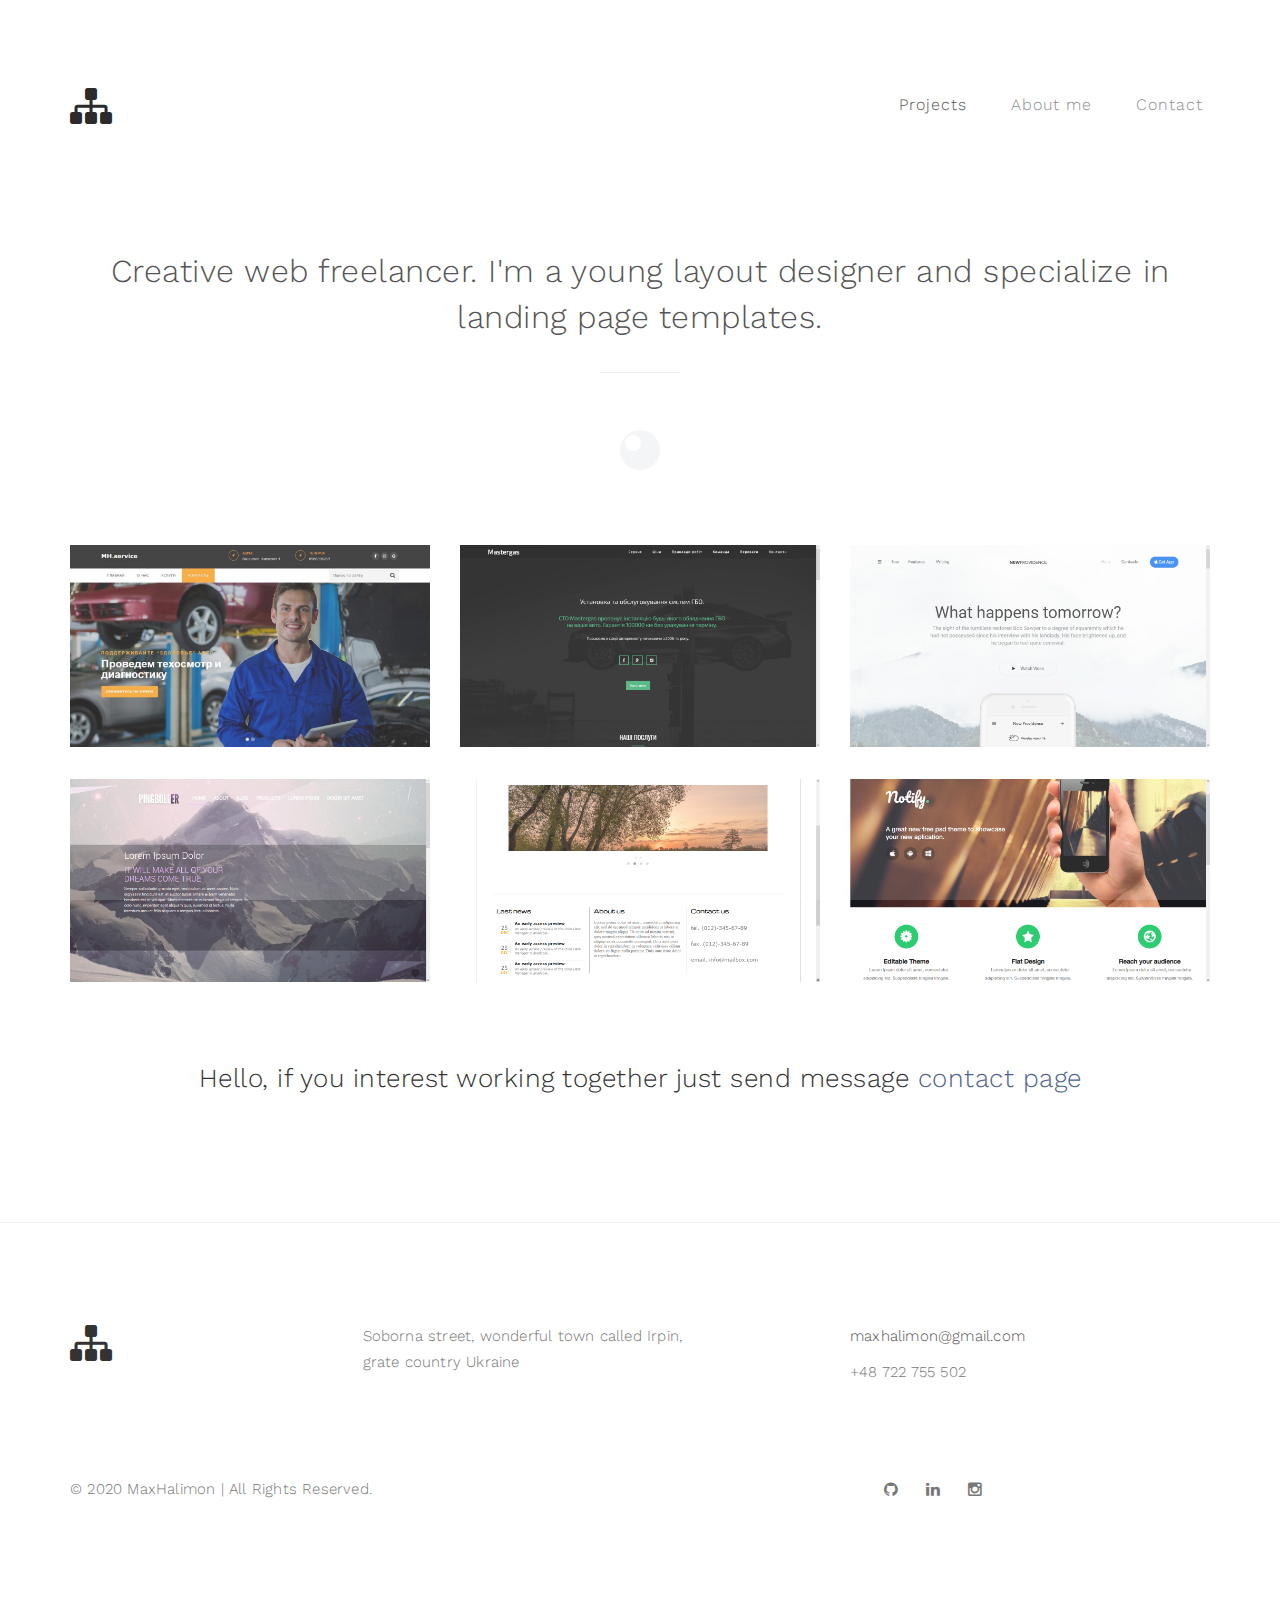
==== index.html @ 7ea89070 "Update index.html" ====
<!DOCTYPE html>
<html lang="en">
<head>

<meta charset="UTF-8">
<meta http-equiv="X-UA-Compatible" content="IE=Edge">
<meta name="description" content="Frontend developer">
<meta name="keywords" content="Frontend, html developer, freelance, web developer">
<meta name="author" content="MaxHalimon">
<meta name="viewport" content="width=device-width, initial-scale=1, maximum-scale=1">
     
	<meta property="og:title" content="Max Halimon"/>
	<meta property="og:image" content="images/my-face.png"/>
	<meta property="og:url" content="GitHub"/>
	<meta property="og:site_name" content="Portfolio"/>
	<meta property="og:description" content="Freelance HTML-developer"/>
	<meta name="twitter:title" content="Max Halimon" />
	<meta name="twitter:image" content="images/my-face.png" />
	<meta name="twitter:url" content="GitHub" />
	<meta name="twitter:card" content="images/my-face.png" />

<title>MaxHalimon - Portfolio </title>

<link rel="shortcut icon" href="images/favicon.png" type="image/png">
<link rel="stylesheet" href="css/bootstrap.min.css">
<link rel="stylesheet" href="css/font-awesome.min.css">

<!-- Main css -->
<link rel="stylesheet" href="css/style.css">
<link href="https://fonts.googleapis.com/css?family=Work+Sans:300,400,700" rel="stylesheet">

</head>
<body>

<!-- PRE LOADER -->

<div class="preloader">
     <div class="sk-spinner sk-spinner-wordpress">
          <span class="sk-inner-circle"></span>
     </div>
</div>

<!-- Navigation section  -->

<div class="navbar navbar-default navbar-static-top" role="navigation">
     <div class="container">

          <div class="navbar-header">
               <button class="navbar-toggle" data-toggle="collapse" data-target=".navbar-collapse">
                    <span class="icon icon-bar"></span>
                    <span class="icon icon-bar"></span>
                    <span class="icon icon-bar"></span>
               </button>
               <a href="index.html" class="navbar-brand"><i class="fa fa-sitemap"></i></a>
          </div>
          <div class="collapse navbar-collapse">
               <ul class="nav navbar-nav navbar-right">
                    <li class="active"><a href="index.html">Projects</a></li>
                    <li><a href="about.html">About me</a></li>
                   <!-- <li><a href="blog.html">Blog</a></li> -->
                    <li><a href="contact.html">Contact</a></li>
               </ul>
          </div>

  </div>
</div>

<!-- Home Section -->

<section id="home">
     <div class="container">
          <div class="row">

               <div class="col-md-12 col-sm-12">
                    <h2>Creative web freelancer. I'm a young layout designer and specialize in landing page templates.</h2>
                    <hr>
               </div>

          </div>
     </div>
</section>

<!-- Portfolio Section -->

<section id="portfolio">
     <div class="container">
          <div class="row">

               <div class="col-md-4 col-sm-6">
                    <a href="single-project.html">
                         <div class="portfolio-thumb">
                              <img src="images/portfolio-img1.png" class="img-responsive" alt="Portfolio">
                                   <div class="portfolio-overlay">
                                        <div class="portfolio-item">
                                             <a target="_blank" style="text-decoration: none" href="https://maxhalimon.github.io/MH.Servise/"><h3>MH.Service</h3>
                                             <small>Template "Car Service"</small></a>
                                        </div>
                                   </div>
                         </div>
                    </a>
               </div>

               <div class="col-md-4 col-sm-6">
                    <a href="single-project.html">
                         <div class="portfolio-thumb">
                              <img src="images/portfolio-img2.png" class="img-responsive" alt="Portfolio">
                                   <div class="portfolio-overlay">
                                        <div class="portfolio-item">
                                             <a target="_blank" style="text-decoration: none" href="https://maxhalimon.github.io/Mastergas/"><h3>Mastergas</h3>
                                             <small>Template "Light-wave"</small></a>
                                        </div>
                                   </div>
                         </div>
                    </a>
               </div>

               <div class="col-md-4 col-sm-6">
                    <a href="single-project.html">
                         <div class="portfolio-thumb">
                              <img src="images/portfolio-img3.png" class="img-responsive" alt="Portfolio">
                                   <div class="portfolio-overlay">
                                        <div class="portfolio-item">
                                             <a target="_blank" style="text-decoration: none" href="https://maxhalimon.github.io/New-Prowidense/"><h3>New Providence</h3>
                                             <small>Free theme</small></a>
                                        </div>
                                   </div>
                         </div>
                    </a>
               </div>

               <div class="col-md-4 col-sm-6">
                    <a href="single-project.html">
                         <div class="portfolio-thumb">
                              <img src="images/portfolio-img4.png" class="img-responsive" alt="Portfolio">
                                   <div class="portfolio-overlay">
                                        <div class="portfolio-item">
                                             <a target="_blank" style="text-decoration: none" href="https://maxhalimon.github.io/Pingbuller/"><h3>Pingbuller</h3>
                                             <small>Free theme</small></a>
                                        </div>
                                   </div>
                         </div>
                    </a>
               </div>

               <div class="col-md-4 col-sm-6">
                    <a href="single-project.html">
                         <div class="portfolio-thumb">
                              <img src="images/portfolio-img5.png" class="img-responsive" alt="Portfolio">
                                   <div class="portfolio-overlay">
                                        <div class="portfolio-item">
                                             <a target="_blank" style="text-decoration: none" href=" https://maxhalimon.github.io/Minimal-Design/"><h3>Minimal Website design</h3>
                                             <small>Theme designed by me</small></a>
                                        </div>
                                   </div>
                         </div>
                    </a>
               </div>

               <div class="col-md-4 col-sm-6">
                    <a href="single-project.html">
                         <div class="portfolio-thumb">
                              <img src="images/portfolio-img6.png" class="img-responsive" alt="Portfolio">
                                   <div class="portfolio-overlay">
                                        <div class="portfolio-item">
                                             <a target="_blank" style="text-decoration: none" href="https://maxhalimon.github.io/Notify/"><h3>Notify</h3>
                                             <small>Theme designed by me</small></a>
                                        </div>
                                   </div>
                         </div>
                    </a>
               </div>

               <div class="col-md-12 col-sm-12 text-center">
                    <h3>Hello, if you interest working together just send message <a href="contact.html">contact page</a></h3>
               </div>

          </div>
     </div>
</section>

<!-- Footer Section -->

<footer>
     <div class="container">
          <div class="row">

               <div class="col-md-3 col-sm-3">
                    <i class="fa fa-sitemap"></i>
               </div>

               <div class="col-md-4 col-sm-4">
                    <p>Soborna street, wonderful town called Irpin, grate country Ukraine</p>
               </div>

               <div class="col-md-offset-1 col-md-4 col-sm-offset-1 col-sm-3">
                    <p><a href="mailto:maxhalimon@gmail.com">maxhalimon@gmail.com</a></p>
                    <p>+48 722 755 502</p> 


               </div>

               <div class="clearfix col-md-12 col-sm-12">
                    <hr>
               </div>

               <div class="col-md-6 col-sm-6">
                    <div class="footer-copyright">
                         <p>© 2020 MaxHalimon | All Rights Reserved.</p>
                    </div>
               </div>

               <div class="col-md-6 col-sm-6">
                    <ul class="social-icon">
                         <li><a href="https://github.com/MaxHalimon" class="fa fa-github" target="_blank"></a></li>
                         <li><a href="https://www.linkedin.com/in/max-halimon-56124614b/" class="fa fa-linkedin" target="_blank"></a></li>
                         <li><a href="https://www.instagram.com/maxhalimon/" class="fa fa-instagram" target="_blank"></a></li>
                    </ul>
               </div>
               
          </div>
     </div>
</footer>


<!-- SCRIPTS -->

<script src="js/jquery.js"></script>
<script src="js/bootstrap.min.js"></script>
<script src="js/custom.js"></script>

</body>
</html>
---- css/style.css ----
body {
		background: #ffffff;
    font-family: 'Work Sans', sans-serif;
    font-style: normal;
		font-weight: 300;
    overflow-x: hidden;
}


/*---------------------------------------
    Typorgraphy              
-----------------------------------------*/

h1,h2,h3,h4,h5,h6 {
  font-style: normal;
  font-weight: 300;
  letter-spacing: 0.5px;
}

h1 {
    font-size: 62px;
    padding-bottom: 14px;
    margin-bottom: 0px;
}

h2 {
  font-size: 32px;
  line-height: 46px;
}

h3 {
  font-size: 26px;
}

h4 {
  color: #666;
  font-size: 12px;
  font-weight: normal;
  letter-spacing: 2px;
}

p {
    color: #777;
    font-size: 15px;
    font-weight: 300;
    line-height: 26px;
    letter-spacing: 0.2px;
}

strong {
  font-weight: 400;
}

.btn-success:focus {
  background-color: #000;
  border-color: transparent;
}


/*---------------------------------------
    General               
-----------------------------------------*/

html{
  -webkit-font-smoothing: antialiased;
}

a {
  color: #4d638c;
  -webkit-transition: 0.5s;
  -o-transition: 0.5s;
  transition: 0.5s;
  text-decoration: none !important;
}
a:hover, a:active, a:focus {
  color: #4d638c;
  outline: none;
}

* {
  -webkit-box-sizing: border-box;
  -moz-box-sizing: border-box;
  box-sizing: border-box;
}

*:before,
*:after {
  -webkit-box-sizing: border-box;
  -moz-box-sizing: border-box;
  box-sizing: border-box;
}

#portfolio,
#about,
#blog,
#contact,
#single-project,
#blog-single-post {
  padding-top: 80px;
  padding-bottom: 120px;
}

.section-title {
  position: relative;
  padding-bottom: 62px;
  text-align: center;
}

.section-title h3 {
  color: #555;
  font-weight: 400;
  letter-spacing: 4px;
}


/*---------------------------------------
    Preloader section              
-----------------------------------------*/

.preloader {
  position: fixed;
  top: 0;
  left: 0;
  width: 100%;
  height: 100%;
  z-index: 99999;
  display: flex;
  flex-flow: row nowrap;
  justify-content: center;
  align-items: center;
  background: none repeat scroll 0 0 #ffffff;
}

.sk-spinner-wordpress.sk-spinner {
  background-color: #bdc3c7;
  width: 40px;
  height: 40px;
  border-radius: 40px;
  position: relative;
  -webkit-animation: sk-innerCircle 1s linear infinite;
  animation: sk-innerCircle 1s linear infinite; 
}

.sk-spinner-wordpress .sk-inner-circle {
  display: block;
  background-color: #ffffff;
  width: 16px;
  height: 16px;
  position: absolute;
  border-radius: 8px;
  top: 5px;
  left: 5px; 
}

@-webkit-keyframes sk-innerCircle {
  0% {
    -webkit-transform: rotate(0);
            transform: rotate(0); }

  100% {
    -webkit-transform: rotate(360deg);
            transform: rotate(360deg); } }

@keyframes sk-innerCircle {
  0% {
    -webkit-transform: rotate(0);
            transform: rotate(0); }

  100% {
    -webkit-transform: rotate(360deg);
            transform: rotate(360deg); } }



/*---------------------------------------
    Main Navigation             
-----------------------------------------*/

.navbar-default {
    background: #ffffff;
    padding: 18px 0;
    border: none;
    margin-top: 62px;
}

.navbar-default .navbar-collapse, .navbar-default .navbar-form {
  border-color: transparent;
}

.navbar-default .navbar-brand {
  padding-top: 6px;
}

.navbar-default .navbar-brand .fa {
  color: #000;
  font-size: 42px;
}

.navbar-default .navbar-nav li a {
    color: #777;
    font-size: 16px;
    letter-spacing: 1px;
    -webkit-transition: all 0.4s ease-in-out;
    transition: all 0.4s ease-in-out;
    padding-right: 22px;
    padding-left: 22px;
}

.navbar-default .navbar-nav > li a:hover {
    color: #333 !important;
}

.navbar-default .navbar-nav > li > a:hover,
.navbar-default .navbar-nav > li > a:focus {
    color: #777;
    background-color: transparent;
}

.navbar-default .navbar-nav li a:hover,
 .navbar-default .navbar-nav .active > a {
    color: #333;
  }

.navbar-default .navbar-nav > .active > a,
.navbar-default .navbar-nav > .active > a:hover,
.navbar-default .navbar-nav > .active > a:focus {
    color: #333;
    background-color: transparent;
}

.navbar-default .navbar-toggle {
     border: none;
     padding-top: 10px;
  }

.navbar-default .navbar-toggle .icon-bar {
    background: #bdc3c7;
    border-color: transparent;
  }

.navbar-default .navbar-toggle:hover,
.navbar-default .navbar-toggle:focus { 
  background-color: transparent;
}



/*---------------------------------------
    Home section              
-----------------------------------------*/

#home {
    background-size: cover;
    background-position: center center;
    display: -webkit-box;
    display: -webkit-flex;
     display: -ms-flexbox;
    display: flex;
    -webkit-box-align: center;
    -webkit-align-items: center;
    -ms-flex-align: center;
     align-items: center;
    position: relative;
    text-align: center;
    padding-top: 60px;
    padding-bottom: 40px;
}

#home hr {
  width: 82px;
  margin-top: 32px;
}



/*---------------------------------------
   About section              
-----------------------------------------*/

#about .text-center {
  padding-bottom: 42px;
}

#about .col-md-8 {
  padding-left: 0px;
}

#about .col-md-8 img {
  padding-right: 22px;
  padding-bottom: 22px;
  max-height: 300px;
  margin-left: auto;
  margin-right: auto;
}

#about hr {
  width: 100px;
  margin-top: 42px;
  margin-bottom: 42px;
}

#about ul {
  padding-left: 22px;
}

#about ul li {
  color: #777;
  font-size: 16px;
  font-weight: 400;
  padding-top: 2px;
  padding-bottom: 2px;
}



/*---------------------------------------
   Portfolio section              
-----------------------------------------*/

#portfolio small {
  color: #f0f0f0;
  font-size: 10px;
  letter-spacing: 1px;
  text-transform: uppercase;
}

#portfolio .portfolio-thumb {
  position: relative;
  padding: 0;
  margin-top: 32px;
}

#portfolio .portfolio-thumb .portfolio-overlay {
  position: absolute;
  background: #222;
  color: #ffffff;
  top: 0;
  left: 0;
  right: 0;
  bottom: 0;
  width: 100%;
  height: 100%;
  text-align: center;
  vertical-align: top;
  opacity: 0;
  transition: all 0.4s ease-in-out;
}

#portfolio .portfolio-item {
    position: absolute;
    top:50%;
    left: 50%;
    -webkit-transform:translate(-50%,-50%);
      -ms-transform:translate(-50%,-50%);
          transform:translate(-50%,-50%);
}

#portfolio .portfolio-thumb:hover .portfolio-overlay {
  opacity: 0.9;
}

#portfolio .text-center {
  padding-top: 62px;
}



/*---------------------------------------
   Single Project section              
-----------------------------------------*/

#single-project {
  text-align: center;
}

#single-project .col-md-12,
#single-project .col-md-6,
#single-project .col-md-4 {
  padding-left: 0px;
  padding-bottom: 22px;
}

#single-project .col-md-12 {
  padding-top: 42px;
}

#single-project .text-center strong {
  display: block;
  padding-top: 12px;
}

#single-project a {
  color: #555;
  font-weight: bold;
  letter-spacing: 1px;
  padding-left: 14px;
}



/*---------------------------------------
   Contact section              
-----------------------------------------*/

#contact .col-md-6,
#contact .col-md-12 {
  padding-left: 0px;
}

#contact .form-control {
  border: 1px solid #f0f0f0;
  box-shadow: none;
  margin-top: 10px;
  margin-bottom: 10px;
  transition: all 0.4s ease-in-out;
}

#contact .form-control:hover {
  border-color: #777;
}

#contact input,
#contact select {
  height: 50px;
}

#contact input[type="submit"] {
  background: #222;
  border-radius: 100px;
  border: none;
  color: #ffffff;
  font-weight: 400;
  transition: all 0.4s ease-in-out;
}

#contact input[type="submit"]:hover {
  background: #000;
}



/*---------------------------------------
   Blog section              
-----------------------------------------*/

.blog-post-thumb {
  border-bottom: 1px solid #f0f0f0;
  padding-top: 32px;
  padding-bottom: 62px;
  margin-bottom: 32px;
}

.blog-post-thumb:last-child {
  border-bottom: 0px;
  padding-bottom: 32px;
  margin-bottom: 0px;
}

.blog-post-image {
  padding-bottom: 18px;
  width: 100%;
}

.blog-post-title a {
  color: #555;
}

.blog-post-title a:hover {
  color: #000;
}

.blog-post-format {
  padding-bottom: 22px;
}

.blog-post-format span {
  letter-spacing: 0.5px;
  padding-right: 12px;
}

.blog-post-format span a {
  color: #333;
}

.blog-post-format span img {
  display: inline-block;
  width: 42px;
  margin-right: 4px;
}

.blog-post-des blockquote {
  margin: 22px;
}

.blog-post-des .btn {
  border-radius: 100px;
  color: #777;
  font-weight: 400;
  letter-spacing: 1px;
  padding: 14px 28px;
  margin-top: 26px;
  transition: all 0.4s ease-in-out;
}

.blog-post-des .btn:hover {
  background: #000;
  border-color: transparent;
  color: #ffffff;
}

.blog-author {
  border-top: 1px solid #f0f0f0;
  border-bottom: 1px solid #f0f0f0;
  padding-top: 32px;
  padding-bottom: 32px;
  margin-top: 42px;
  margin-bottom: 42px;
}

.blog-author .media img {
  display: inline-block;
  width: 90px;
  margin-right: 12px;
}

.blog-author .media a,
.blog-comment .media h3 {
  color: #444;
  font-size: 18px;
  letter-spacing: 1px;
}

.blog-comment {
  border-bottom: 1px solid #f0f0f0;
  padding-bottom: 32px;
  margin-bottom: 42px;
}

.blog-comment .media:nth-child(3) {
  padding-top: 18px;
}

.blog-comment .media img {
  width: 80px;
  margin-right: 12px;
}

.blog-comment .media h3 {
  display: inline-block;
  padding-right: 14px;
}

.blog-comment h3,
.blog-comment-form h3 {
  padding-bottom: 18px;
}

.blog-comment-form .col-md-4 {
  padding-left: 0px;
}

.blog-comment-form .form-control {
  box-shadow: none;
  border: 1px solid #f0f0f0;
  margin-top: 10px;
  margin-bottom: 10px;
  transition: all 0.4s ease-in-out;
}

.blog-comment-form .form-control:hover {
  border-color: #777;
}

.blog-comment-form input {
  height: 45px;
}

.blog-comment-form input[type="submit"] {
  background: #222;
  border-radius: 100px;
  border: none;
  color: #ffffff;
  font-weight: 400;
  transition: all 0.4s ease-in-out;
}

.blog-comment-form input[type="submit"]:hover {
  background: #000;
  border-color: transparent;
}



/*---------------------------------------
   Blog Single Post section              
-----------------------------------------*/

#blog-single-post .blog-post-des h3 {
  padding-top: 16px;
}



/*---------------------------------------
   Footer section              
-----------------------------------------*/

footer {
    border-top: 1px solid #f0f0f0;
    padding: 100px 0px;
    position: relative;
}

footer .col-md-3 .fa {
  font-size: 42px;
}

footer a {
  color: #555;
}

footer hr {
  border-color: #ffffff;
  margin-top: 42px;
  margin-bottom: 22px;
}

footer .footer-copyright {
  padding-top: 16px;
}


/*---------------------------------------
   Social icon             
-----------------------------------------*/

.social-icon {
    position: relative;
    padding: 0;
    margin: 0;
    text-align: center;
}

.social-icon li {
    display: inline-block;
    list-style: none;
}

.social-icon li a {
    color: #777;
    cursor: pointer;
    font-size: 16px;
    text-decoration: none;
    transition: all 0.4s ease-in-out;
    text-align: center;
    vertical-align: middle;
    position: relative;
    margin: 22px 12px 10px 12px;
}

.social-icon li a:hover {
    color: #000;
    transform: scale(1.1);
}



/*---------------------------------------
   Mobile Responsive         
-----------------------------------------*/


@media (max-width: 767px) {

  h1 {
    font-size: 38px;
  }

  h2 {
    font-size: 32px;
    line-height: 48px;
  }

  h3 {
    font-size: 22px;
  }

  .section-title h2 {
    font-size: 22px;
    line-height: 35px;
  }

  .navbar-default {
    margin-top: 0px;
    text-align: center;
  }

  #about .col-md-8 img {
    padding-right: 0px;
  }

  #blog-single-post .blog-post-title h2 {
    font-size: 29px;
    line-height: 40px;
  }

  footer {
    text-align: center;
  }

  footer .col-md-4 {
    padding-top: 42px;
  }

}
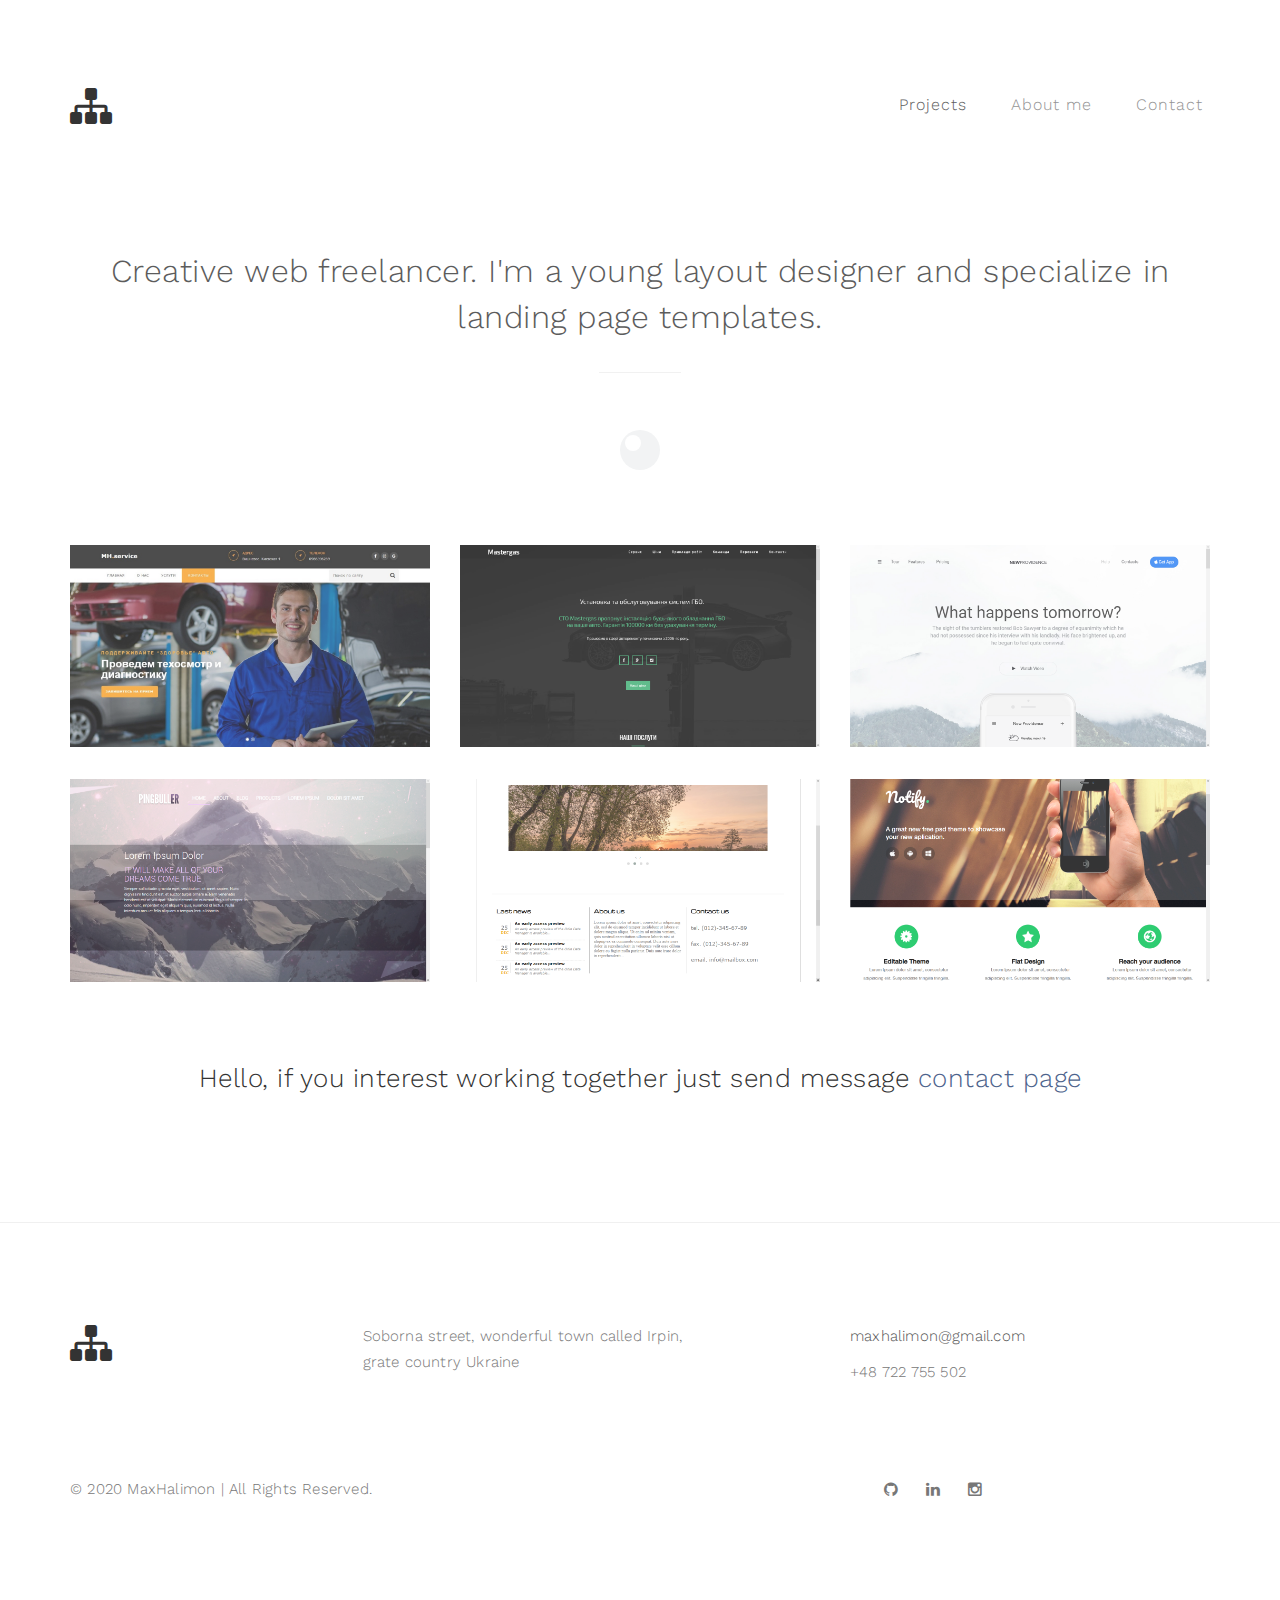
==== commit bee45f57: "Update index.html" ====
--- a/index.html
+++ b/index.html
@@ -13,13 +13,13 @@
 	<meta property="og:image" content="images/my-face.png"/>
 	<meta property="og:url" content="GitHub"/>
 	<meta property="og:site_name" content="Portfolio"/>
-	<meta property="og:description" content="Freelance HTML-developer"/>
+	<meta property="og:description" content="Creation and technical support of web pages."/>
 	<meta name="twitter:title" content="Max Halimon" />
 	<meta name="twitter:image" content="images/my-face.png" />
 	<meta name="twitter:url" content="GitHub" />
 	<meta name="twitter:card" content="images/my-face.png" />
 
-<title>MaxHalimon - Portfolio </title>
+<title> MaxHalimon - Portfolio </title>
 
 <link rel="shortcut icon" href="images/favicon.png" type="image/png">
 <link rel="stylesheet" href="css/bootstrap.min.css">
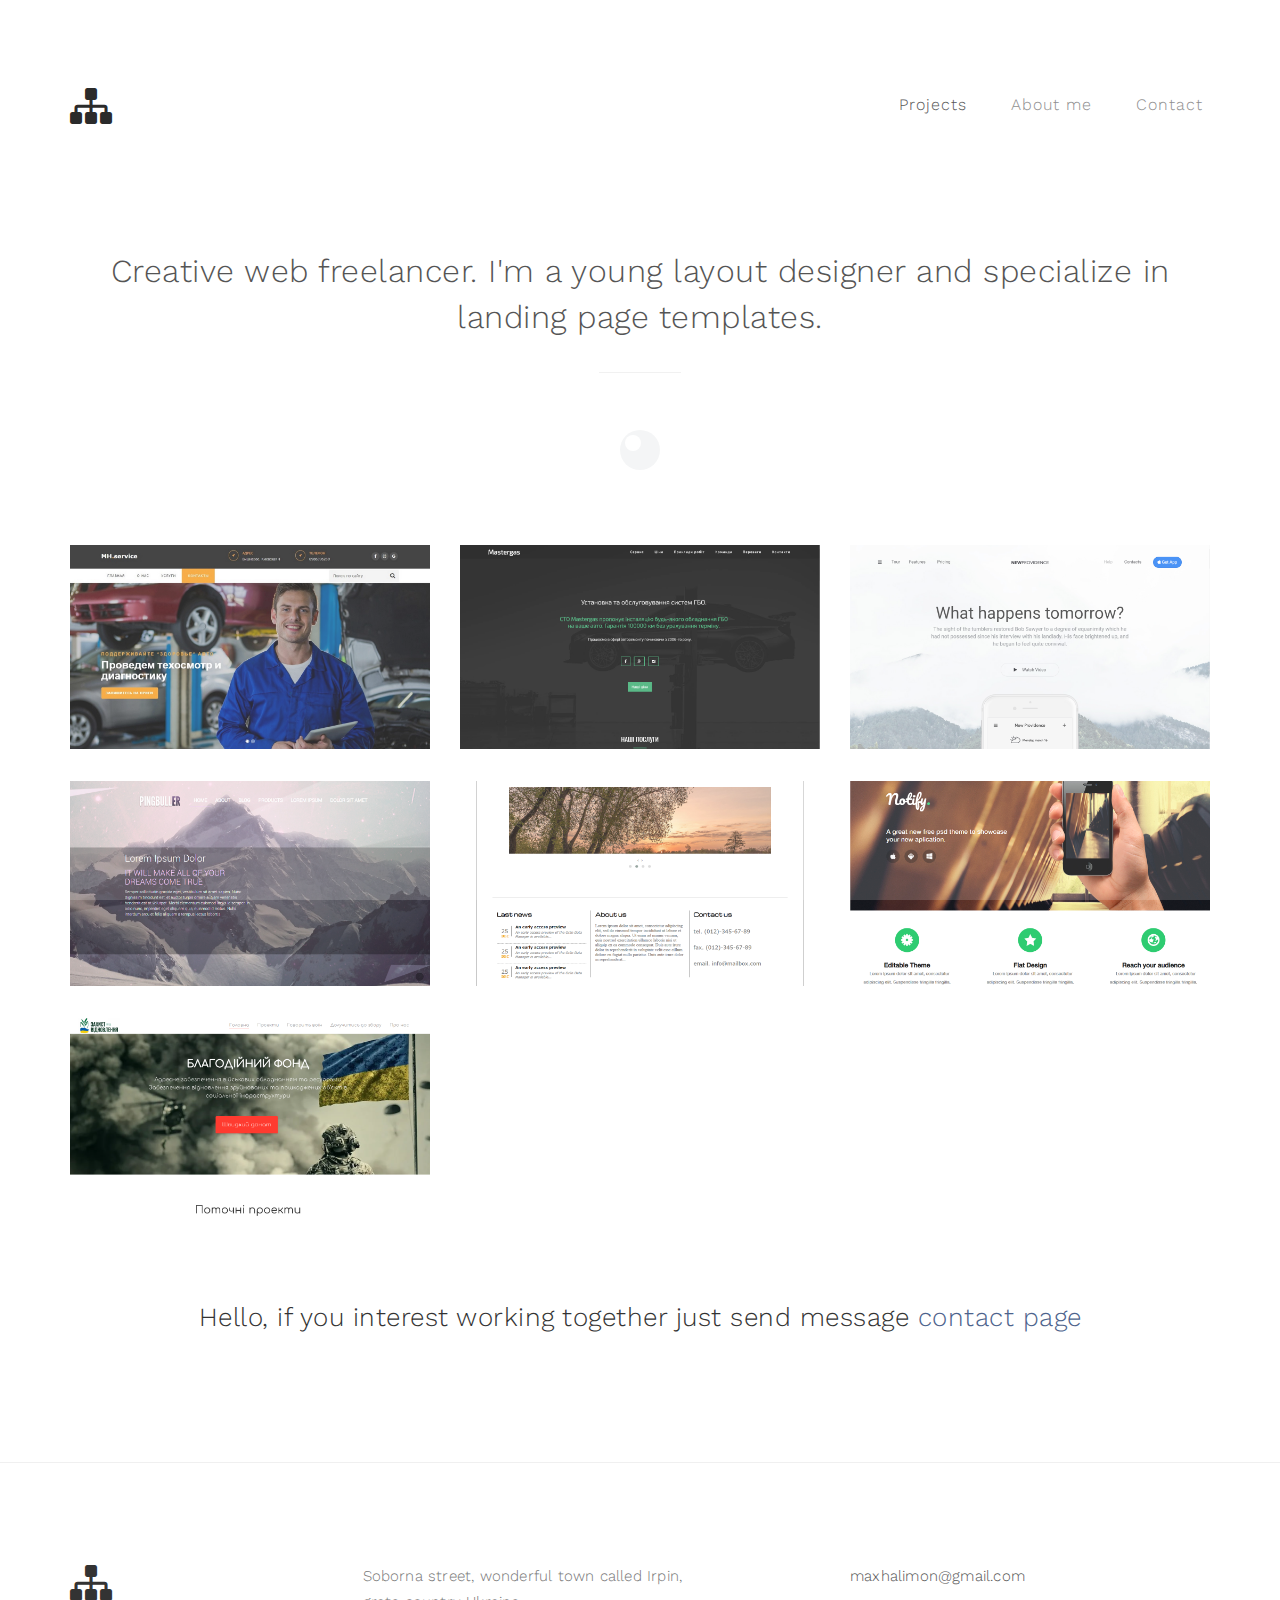
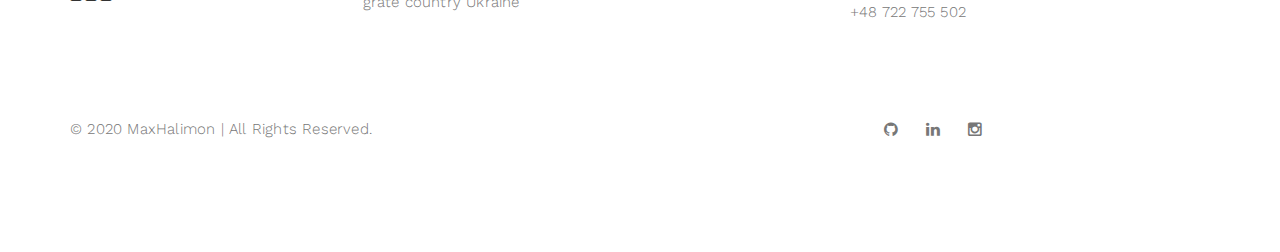
==== commit 8f4b0bc9: "Update index.html" ====
--- a/index.html
+++ b/index.html
@@ -170,6 +170,20 @@
                     </a>
                </div>
 
+		                 <div class="col-md-4 col-sm-6">
+                    <a href="single-project.html">
+                         <div class="portfolio-thumb">
+                              <img src="images/portfolio-img7.png" class="img-responsive" alt="Portfolio">
+                                   <div class="portfolio-overlay">
+                                        <div class="portfolio-item">
+                                             <a target="_blank" style="text-decoration: none" href="https://maxhalimon.github.io/Vidnovlennia/"><h3>Vidnovlennia</h3>
+                                             <small>Free theme</small></a>
+                                        </div>
+                                   </div>
+                         </div>
+                    </a>
+               </div>
+
                <div class="col-md-12 col-sm-12 text-center">
                     <h3>Hello, if you interest working together just send message <a href="contact.html">contact page</a></h3>
                </div>
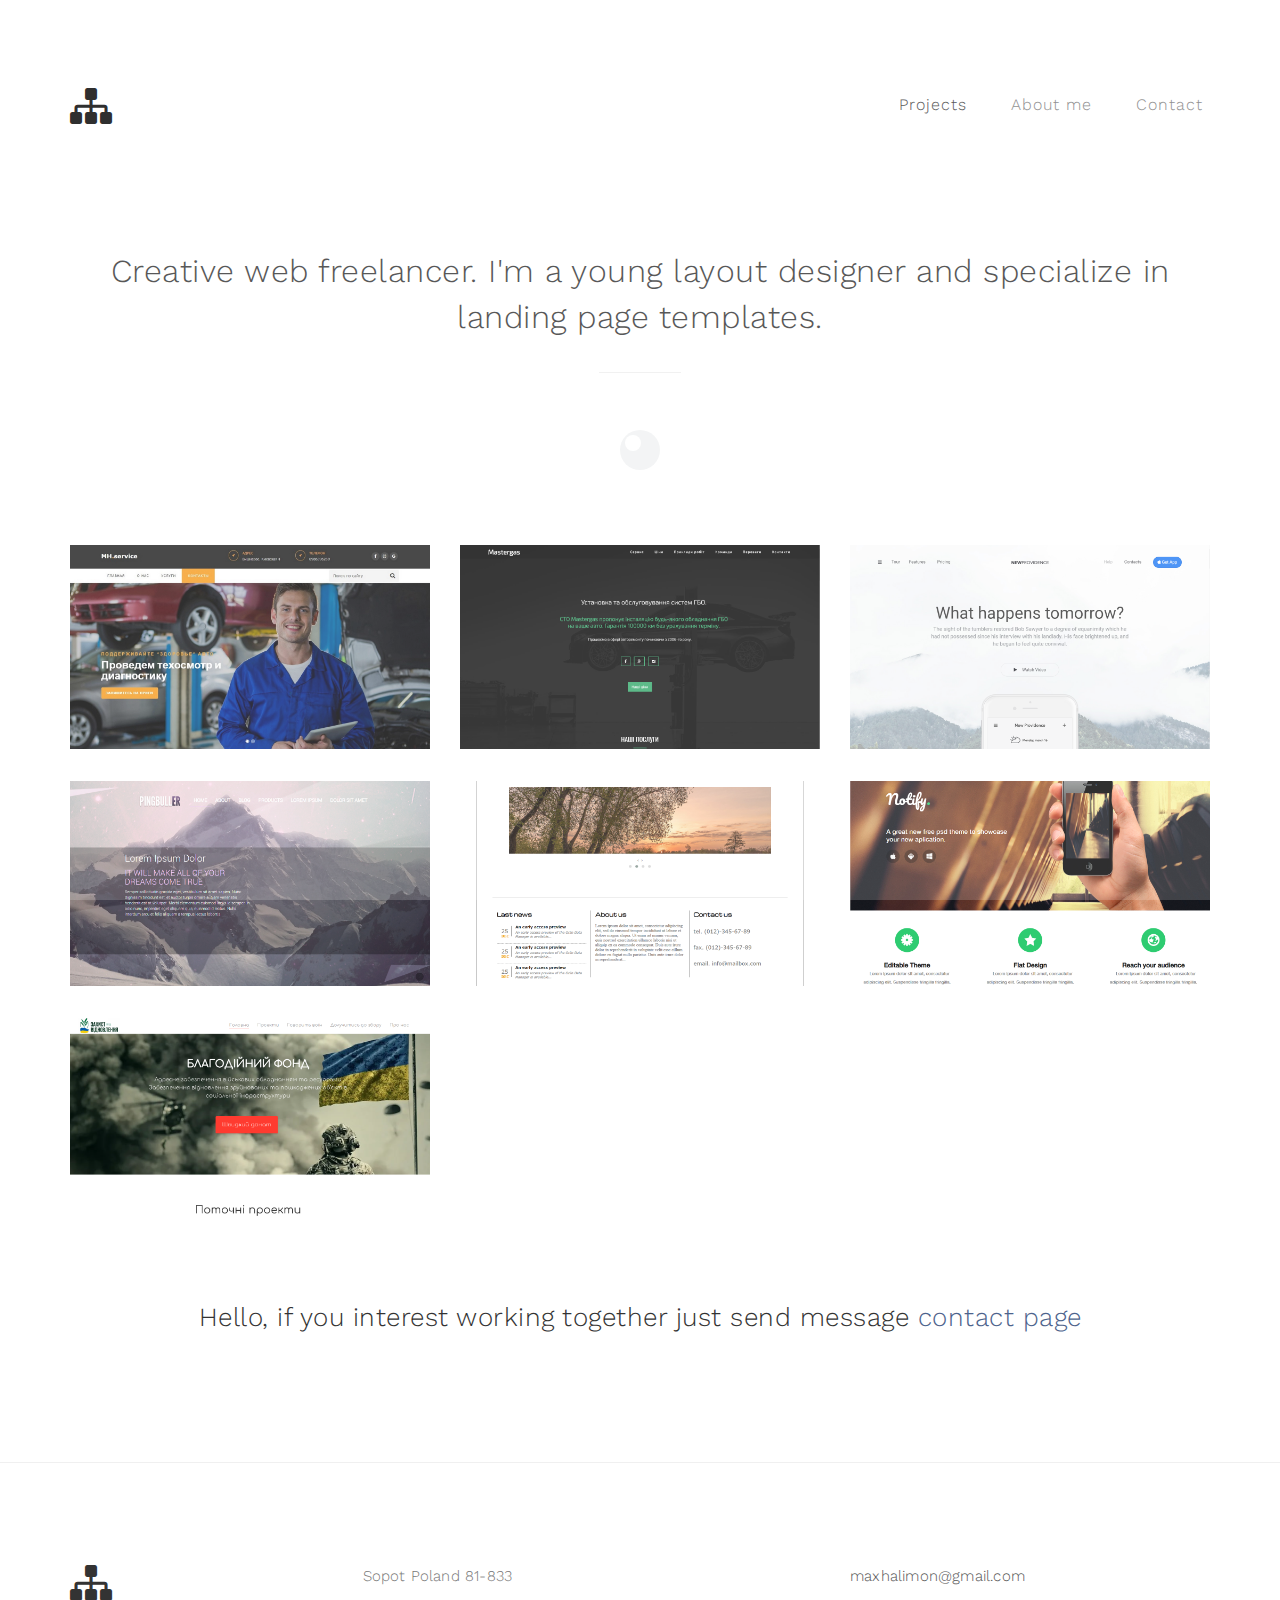
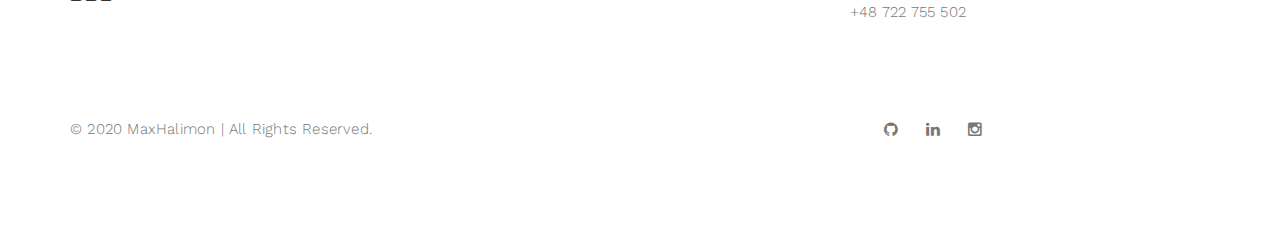
==== commit f7cced72: "Update index.html" ====
--- a/index.html
+++ b/index.html
@@ -203,7 +203,7 @@
                </div>
 
                <div class="col-md-4 col-sm-4">
-                    <p>Soborna street, wonderful town called Irpin, grate country Ukraine</p>
+                    <p>Sopot Poland 81-833</p>
                </div>
 
                <div class="col-md-offset-1 col-md-4 col-sm-offset-1 col-sm-3">
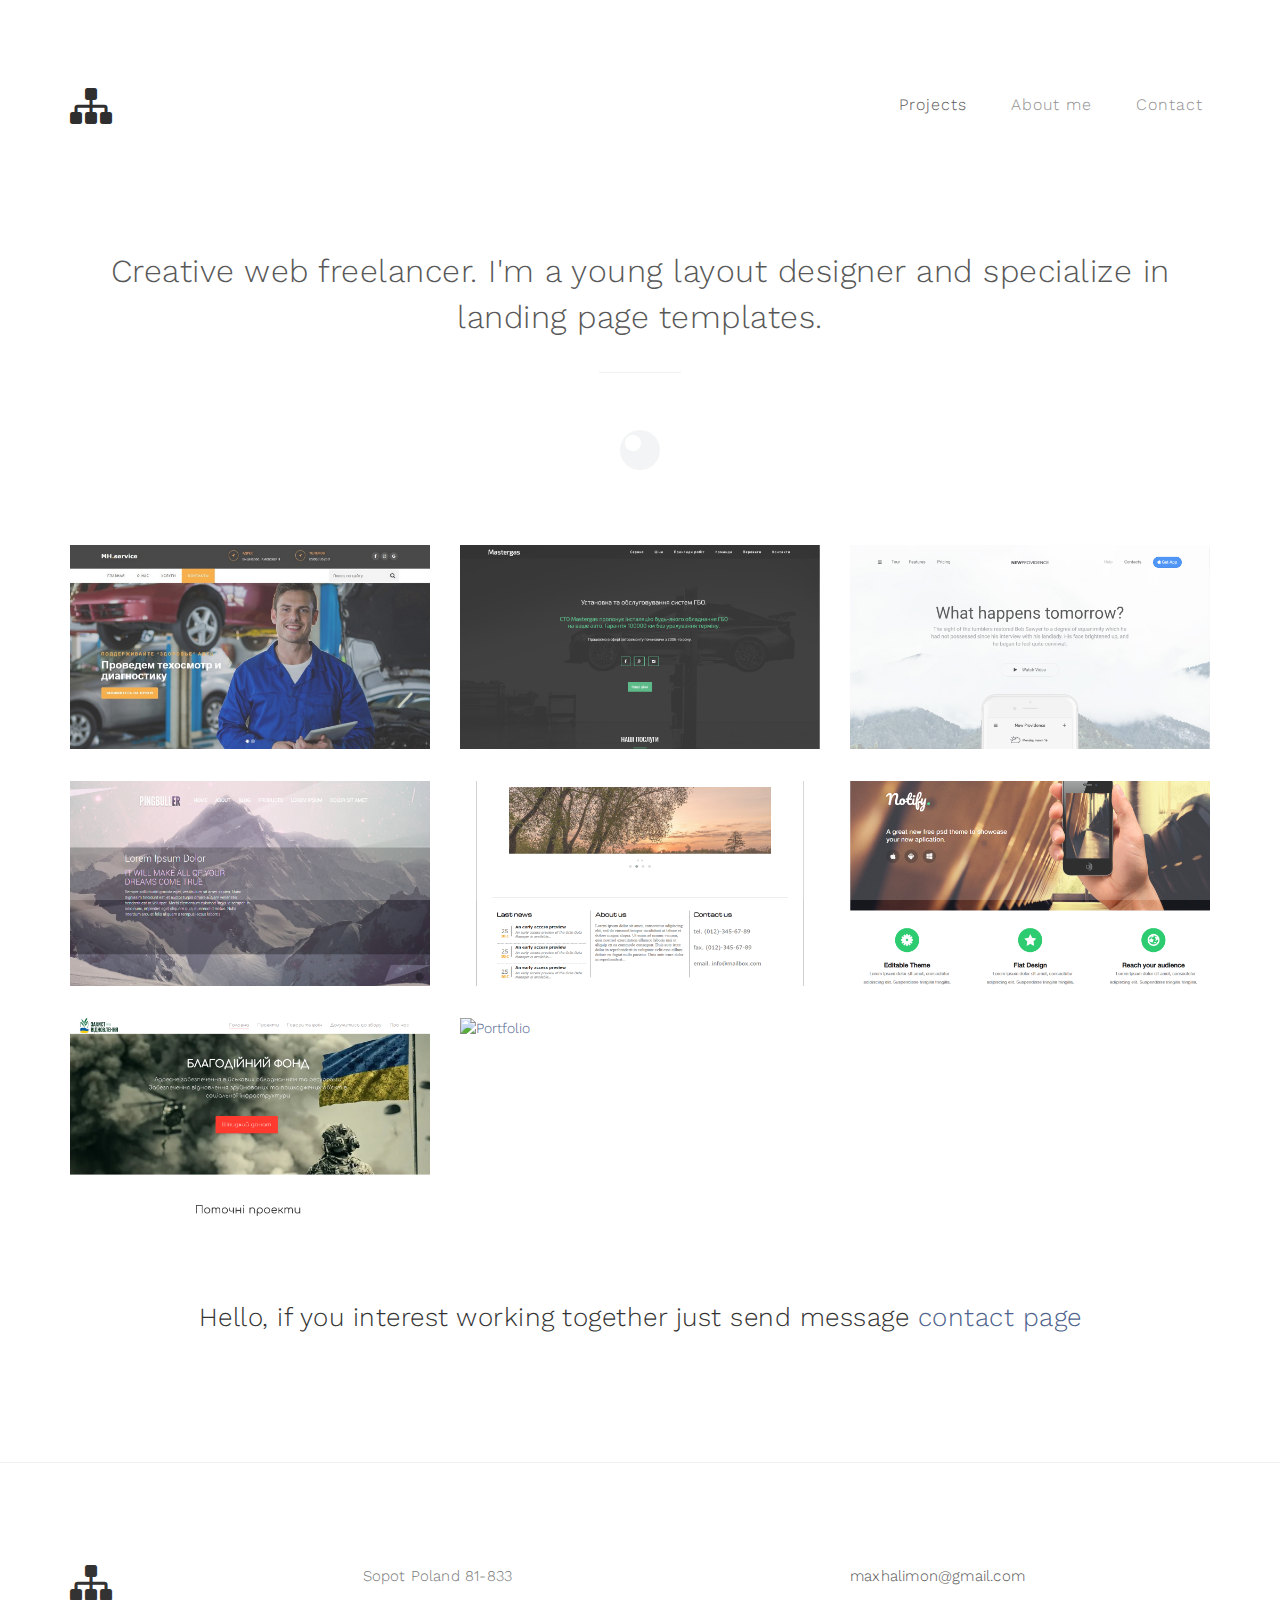
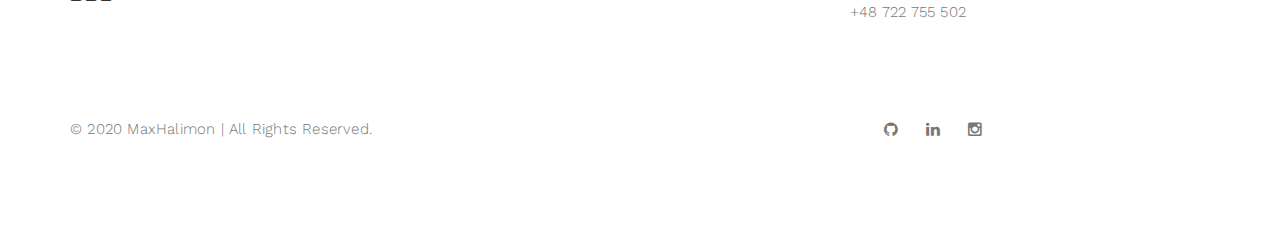
==== commit c0a12f4f: "Update index.html" ====
--- a/index.html
+++ b/index.html
@@ -184,6 +184,20 @@
                     </a>
                </div>
 
+		  		                 <div class="col-md-4 col-sm-6">
+                    <a href="single-project.html">
+                         <div class="portfolio-thumb">
+                              <img src="images/portfolio-img8.png" class="img-responsive" alt="Portfolio">
+                                   <div class="portfolio-overlay">
+                                        <div class="portfolio-item">
+                                             <a target="_blank" style="text-decoration: none" href="https://contentstudio.website/"><h3>CoTnent Studio</h3>
+                                             <small>Design by me</small></a>
+                                        </div>
+                                   </div>
+                         </div>
+                    </a>
+               </div>
+
                <div class="col-md-12 col-sm-12 text-center">
                     <h3>Hello, if you interest working together just send message <a href="contact.html">contact page</a></h3>
                </div>
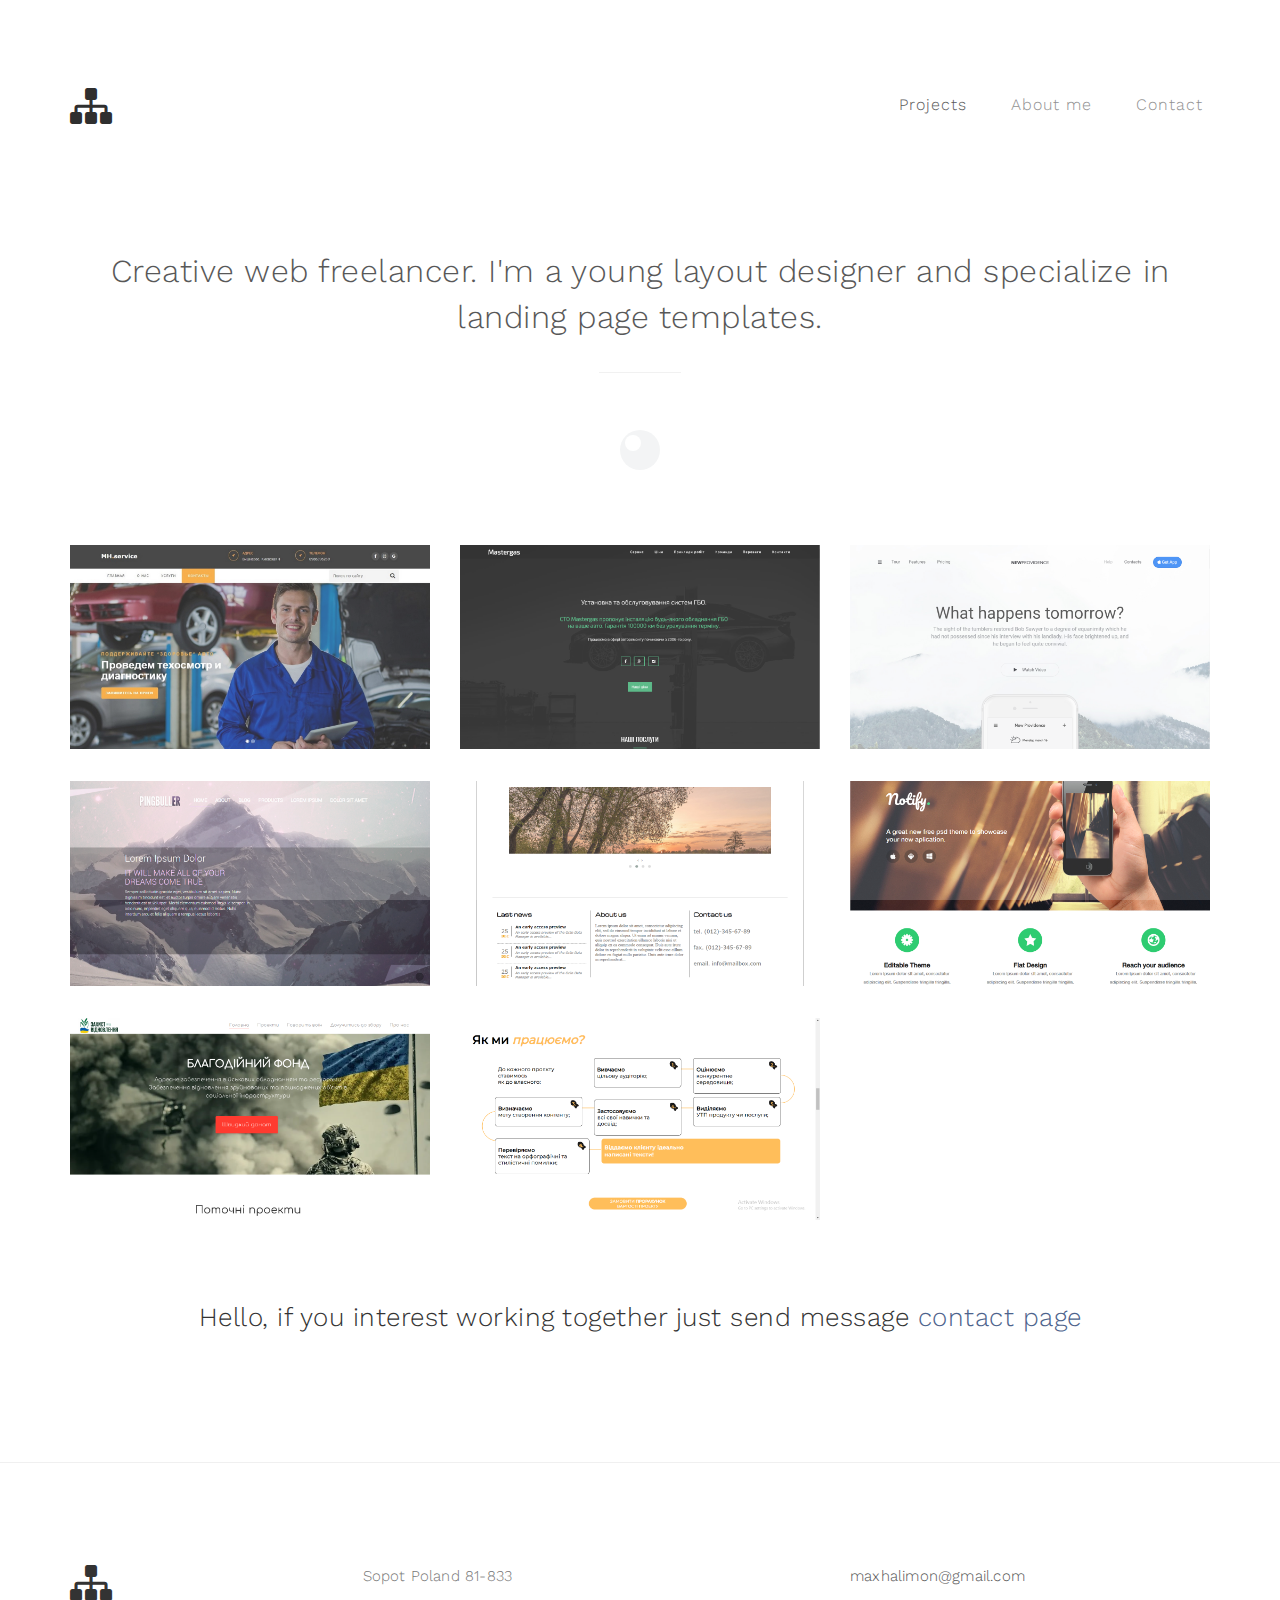
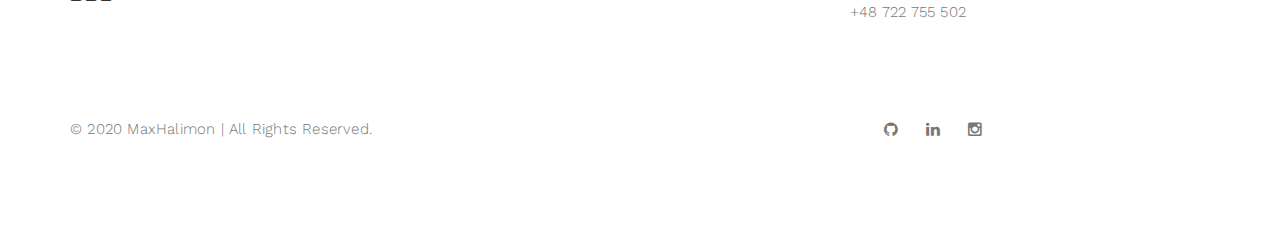
==== commit 9516a4ce: "Update index.html" ====
--- a/index.html
+++ b/index.html
@@ -190,7 +190,7 @@
                               <img src="images/portfolio-img8.png" class="img-responsive" alt="Portfolio">
                                    <div class="portfolio-overlay">
                                         <div class="portfolio-item">
-                                             <a target="_blank" style="text-decoration: none" href="https://contentstudio.website/"><h3>CoTnent Studio</h3>
+                                             <a target="_blank" style="text-decoration: none" href="https://maxhalimon.github.io/CoTnent_Studio/"><h3>CoTnent Studio</h3>
                                              <small>Design by me</small></a>
                                         </div>
                                    </div>
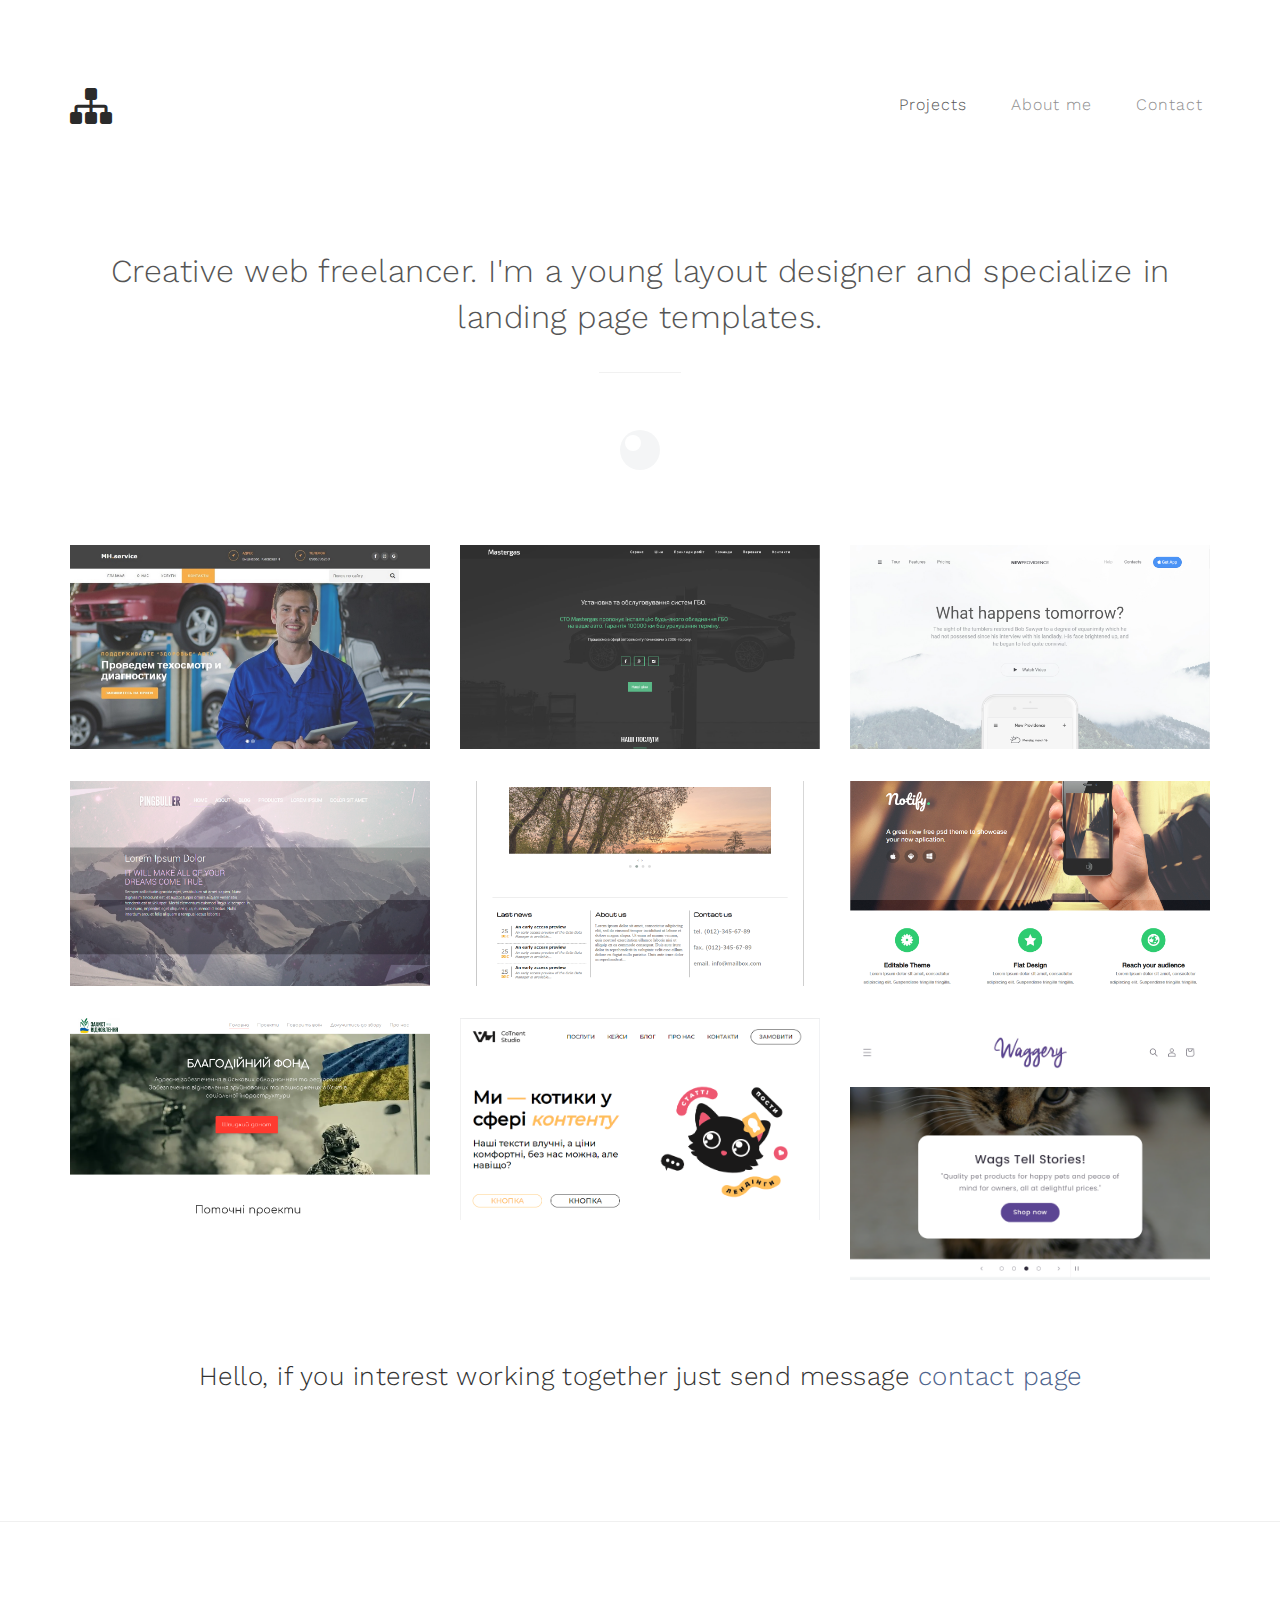
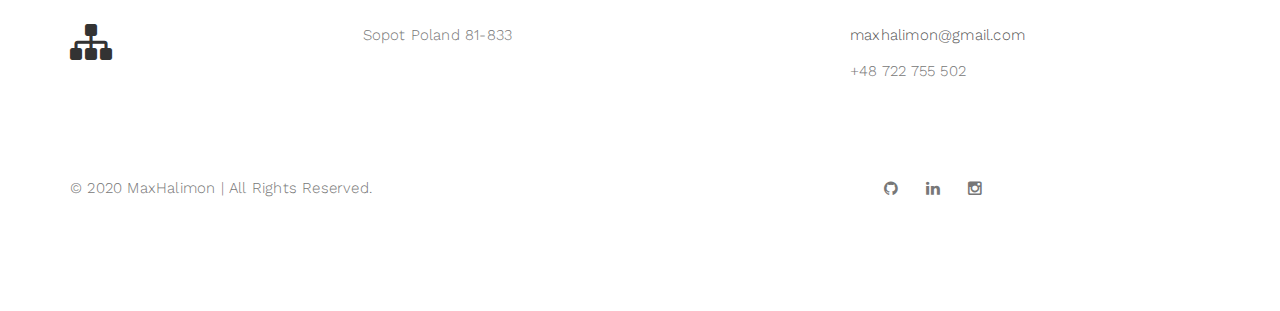
==== commit 75ffd4d5: "Update index.html" ====
--- a/index.html
+++ b/index.html
@@ -184,13 +184,27 @@
                     </a>
                </div>
 
-		  		                 <div class="col-md-4 col-sm-6">
+		  	        <div class="col-md-4 col-sm-6">
                     <a href="single-project.html">
                          <div class="portfolio-thumb">
                               <img src="images/portfolio-img8.png" class="img-responsive" alt="Portfolio">
                                    <div class="portfolio-overlay">
                                         <div class="portfolio-item">
                                              <a target="_blank" style="text-decoration: none" href="https://maxhalimon.github.io/CoTnent_Studio/"><h3>CoTnent Studio</h3>
+                                             <small>Design by me</small></a>
+                                        </div>
+                                   </div>
+                         </div>
+                    </a>
+               </div>
+
+		  		 <div class="col-md-4 col-sm-6">
+                    <a href="single-project.html">
+                         <div class="portfolio-thumb">
+                              <img src="images/portfolio-img9.png" class="img-responsive" alt="Portfolio">
+                                   <div class="portfolio-overlay">
+                                        <div class="portfolio-item">
+                                             <a target="_blank" style="text-decoration: none" href="https://waggery.store"><h3>Waggery.store</h3>
                                              <small>Design by me</small></a>
                                         </div>
                                    </div>
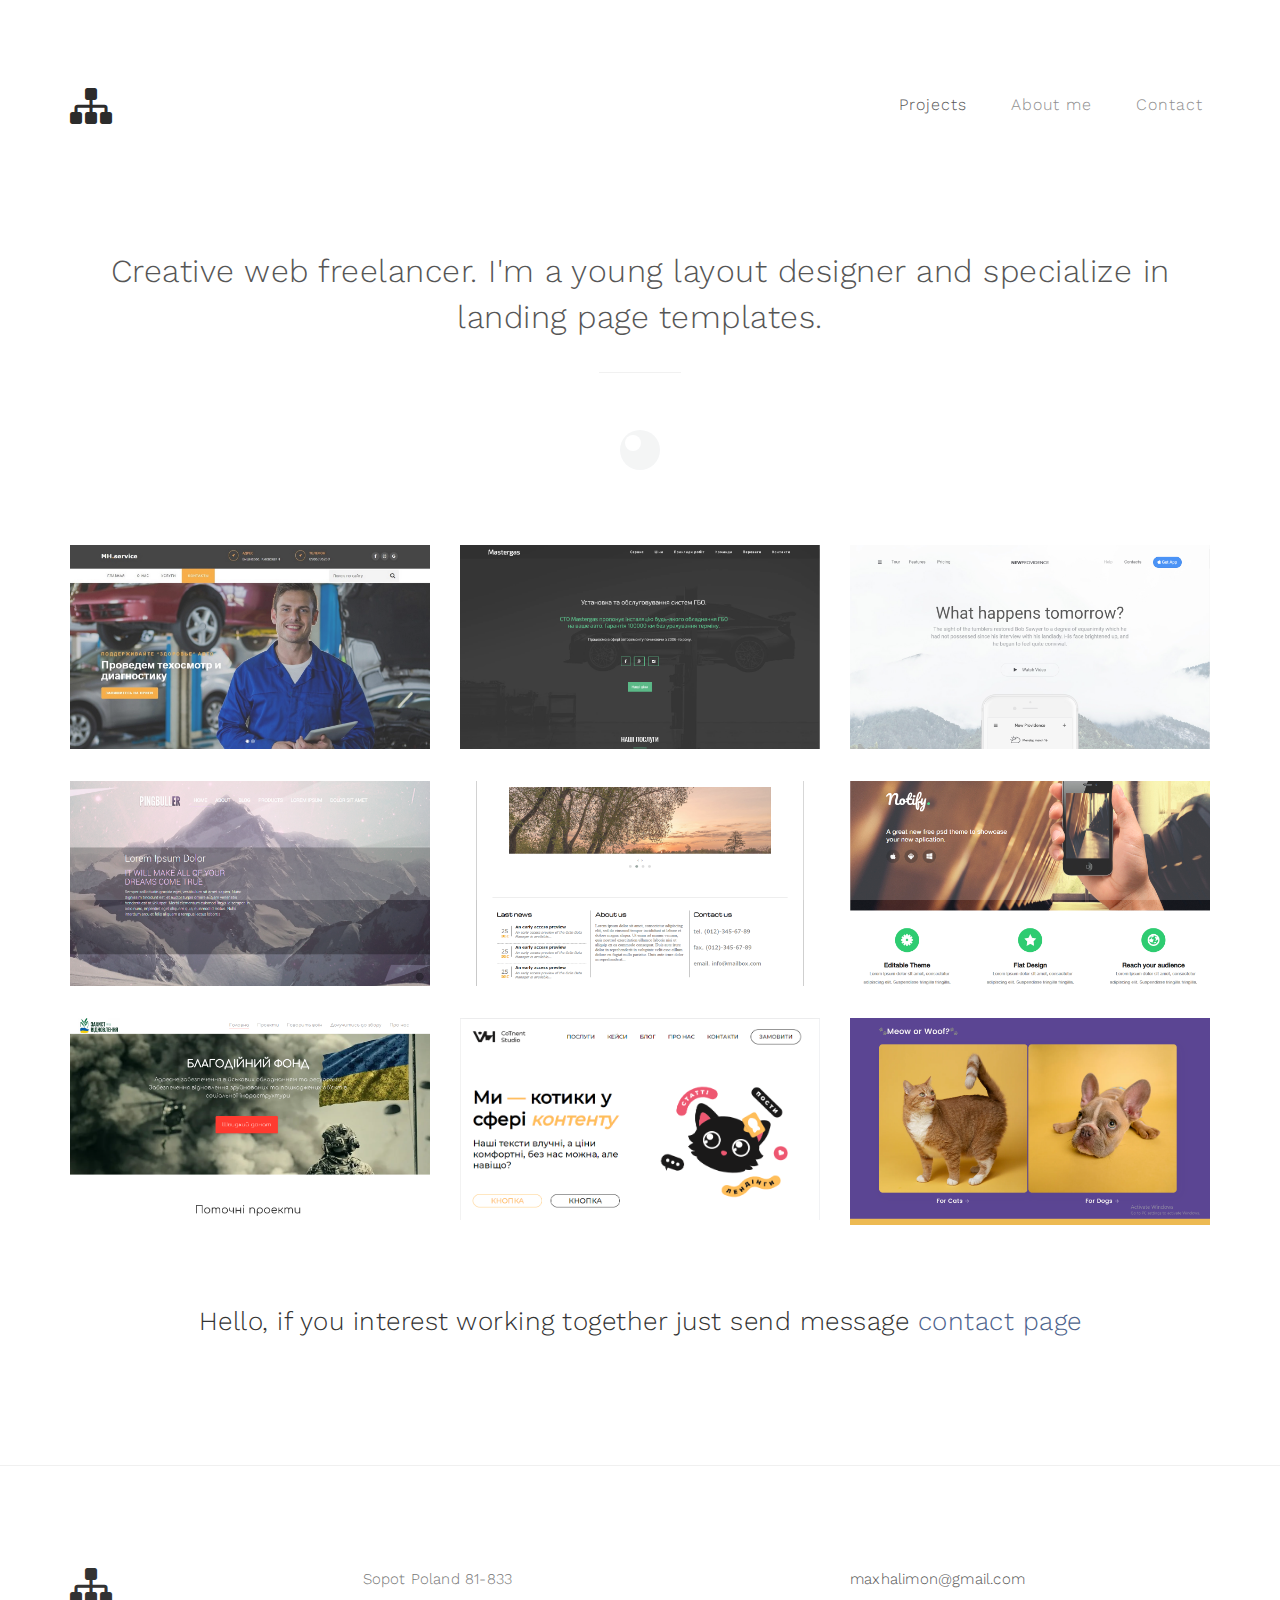
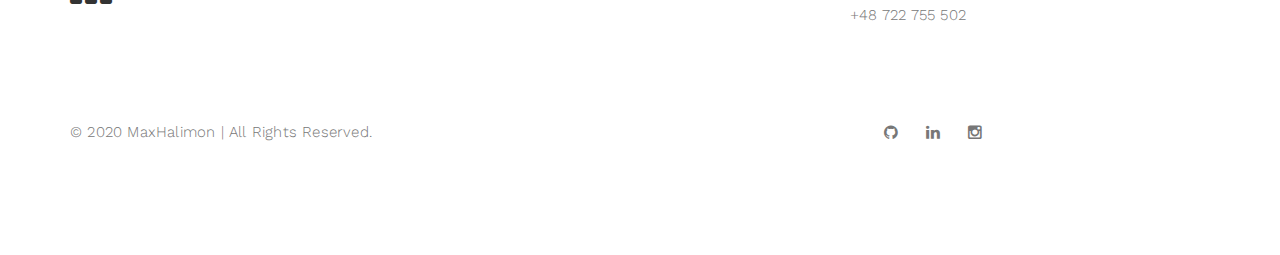
==== commit 2e179aca: "Update index.html" ====
--- a/index.html
+++ b/index.html
@@ -170,7 +170,7 @@
                     </a>
                </div>
 
-		                 <div class="col-md-4 col-sm-6">
+		<div class="col-md-4 col-sm-6">
                     <a href="single-project.html">
                          <div class="portfolio-thumb">
                               <img src="images/portfolio-img7.png" class="img-responsive" alt="Portfolio">
@@ -184,7 +184,7 @@
                     </a>
                </div>
 
-		  	        <div class="col-md-4 col-sm-6">
+	        <div class="col-md-4 col-sm-6">
                     <a href="single-project.html">
                          <div class="portfolio-thumb">
                               <img src="images/portfolio-img8.png" class="img-responsive" alt="Portfolio">
@@ -198,7 +198,7 @@
                     </a>
                </div>
 
-		  		 <div class="col-md-4 col-sm-6">
+		<div class="col-md-4 col-sm-6">
                     <a href="single-project.html">
                          <div class="portfolio-thumb">
                               <img src="images/portfolio-img9.png" class="img-responsive" alt="Portfolio">
